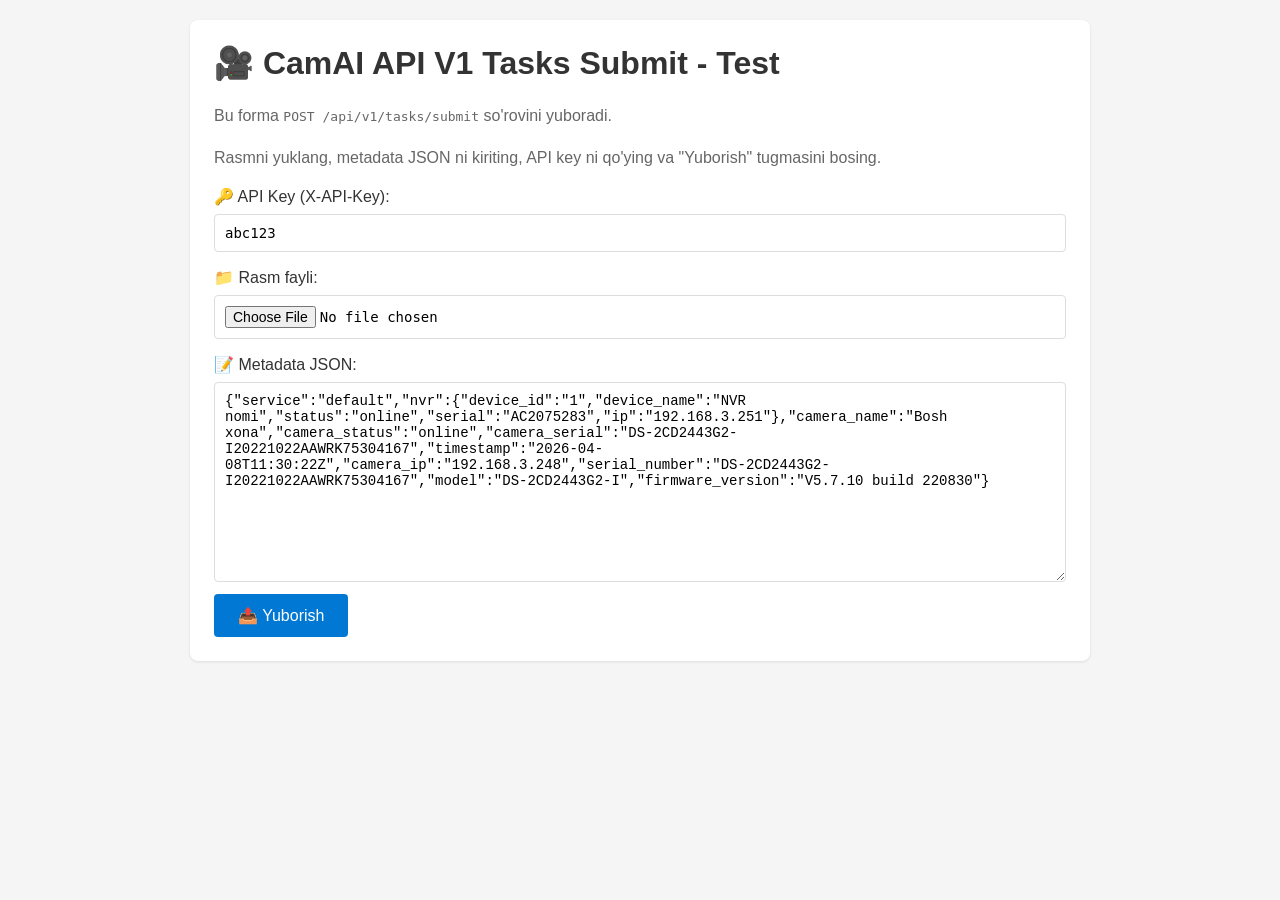
==== templates/api_submit_test_v2.html @ 40427e81 "gg" ====
<!doctype html>
<html lang="en">
<head>
  <meta charset="utf-8" />
  <meta name="viewport" content="width=device-width, initial-scale=1" />
  <title>CamAI API V1 Tasks Submit Test</title>
  <style>
    * { box-sizing: border-box; }
    body { 
      font-family: -apple-system, BlinkMacSystemFont, "Segoe UI", Roboto, sans-serif; 
      margin: 0; 
      padding: 20px; 
      background: #f5f5f5;
    }
    .container { max-width: 900px; margin: 0 auto; background: white; padding: 24px; border-radius: 8px; box-shadow: 0 1px 3px rgba(0,0,0,0.1); }
    h1 { margin-top: 0; color: #333; }
    p { color: #666; line-height: 1.6; }
    label { display: block; margin: 16px 0 8px 0; font-weight: 500; color: #333; }
    input[type="text"],
    input[type="file"],
    textarea {
      display: block;
      width: 100%;
      padding: 10px;
      margin-bottom: 12px;
      border: 1px solid #ddd;
      border-radius: 4px;
      font-family: monospace;
      font-size: 14px;
    }
    textarea {
      font-family: "Courier New", monospace;
      min-height: 200px;
      resize: vertical;
    }
    button {
      background: #0078d4;
      color: white;
      padding: 12px 24px;
      font-size: 16px;
      border: none;
      border-radius: 4px;
      cursor: pointer;
      transition: background 0.2s;
    }
    button:hover { background: #106ebe; }
    button:active { background: #0d66bf; }
    .result-box {
      margin-top: 24px;
      padding: 16px;
      border-radius: 4px;
      background: #f0f0f0;
      border: 1px solid #ddd;
      display: none;
    }
    .result-box.show { display: block; }
    .result-box h3 { margin-top: 0; color: #333; }
    .result-content {
      background: white;
      padding: 12px;
      border-radius: 4px;
      border: 1px solid #e0e0e0;
      overflow-x: auto;
      font-family: monospace;
      font-size: 13px;
      line-height: 1.5;
      white-space: pre-wrap;
      word-wrap: break-word;
    }
    .result-box.success { border-left: 4px solid #107c10; background: #f1f7f0; }
    .result-box.error { border-left: 4px solid #e81123; background: #fef7f7; }
    .result-box.loading { border-left: 4px solid #0078d4; background: #f3f8fc; }
    .info { color: #666; font-size: 13px; margin-top: 8px; }
  </style>
</head>
<body>
  <div class="container">
    <h1>🎥 CamAI API V1 Tasks Submit - Test</h1>
    <p>Bu forma <code>POST /api/v1/tasks/submit</code> so'rovini yuboradi.</p>
    <p>Rasmni yuklang, metadata JSON ni kiriting, API key ni qo'ying va "Yuborish" tugmasini bosing.</p>

    <label>🔑 API Key (X-API-Key):</label>
    <input id="apiKeyInput" type="text" value="abc123" />

    <label>📁 Rasm fayli:</label>
    <input id="fileInput" type="file" accept=".jpg,.jpeg,.png,.bmp" />

    <label>📝 Metadata JSON:</label>
    <textarea id="metadataInput">{"service":"default","nvr":{"device_id":"1","device_name":"NVR nomi","status":"online","serial":"AC2075283","ip":"192.168.3.251"},"camera_name":"Bosh xona","camera_status":"online","camera_serial":"DS-2CD2443G2-I20221022AAWRK75304167","timestamp":"2026-04-08T11:30:22Z","camera_ip":"192.168.3.248","serial_number":"DS-2CD2443G2-I20221022AAWRK75304167","model":"DS-2CD2443G2-I","firmware_version":"V5.7.10 build 220830"}</textarea>

    <button id="submitButton">📤 Yuborish</button>

    <div id="resultBox" class="result-box">
      <h3>Natija:</h3>
      <div id="resultContent" class="result-content"></div>
    </div>
  </div>

  <script>
    const submitButton = document.getElementById('submitButton');
    const resultBox = document.getElementById('resultBox');
    const resultContent = document.getElementById('resultContent');
    const fileInput = document.getElementById('fileInput');
    const metadataInput = document.getElementById('metadataInput');
    const apiKeyInput = document.getElementById('apiKeyInput');

    submitButton.addEventListener('click', async () => {
      resultBox.className = 'result-box show loading';
      resultContent.textContent = '⏳ Yuborilmoqda...';

      // Validatsiya
      if (!fileInput.files.length) {
        resultBox.className = 'result-box show error';
        resultContent.textContent = '❌ Xatolik: Rasm faylini tanlang';
        return;
      }

      const metadata = metadataInput.value.trim();
      if (!metadata) {
        resultBox.className = 'result-box show error';
        resultContent.textContent = '❌ Xatolik: Metadata JSON ni kiriting';
        return;
      }

      try {
        JSON.parse(metadata);
      } catch (err) {
        resultBox.className = 'result-box show error';
        resultContent.textContent = '❌ Xatolik: Metadata JSON noto\'g\'ri\n' + err.message;
        return;
      }

      const apiKey = apiKeyInput.value.trim();
      if (!apiKey) {
        resultBox.className = 'result-box show error';
        resultContent.textContent = '❌ Xatolik: API Key ni kiriting';
        return;
      }

      // So'rovni jo'natish
      const formData = new FormData();
      formData.append('file', fileInput.files[0]);
      formData.append('metadata', metadata);

      try {
        const res = await fetch('/api/v1/tasks/submit', {
          method: 'POST',
          headers: {
            'X-API-Key': apiKey
          },
          body: formData
        });

        const json = await res.json();

        if (!res.ok) {
          resultBox.className = 'result-box show error';
          resultContent.textContent = '❌ Xatolik (HTTP ' + res.status + '):\n' + JSON.stringify(json, null, 2);
          return;
        }

        resultBox.className = 'result-box show success';
        resultContent.textContent = JSON.stringify(json, null, 2);
      } catch (err) {
        resultBox.className = 'result-box show error';
        resultContent.textContent = '❌ So\'rov jo\'natishda xatolik:\n' + err.message;
      }
    });
  </script>
</body>
</html>
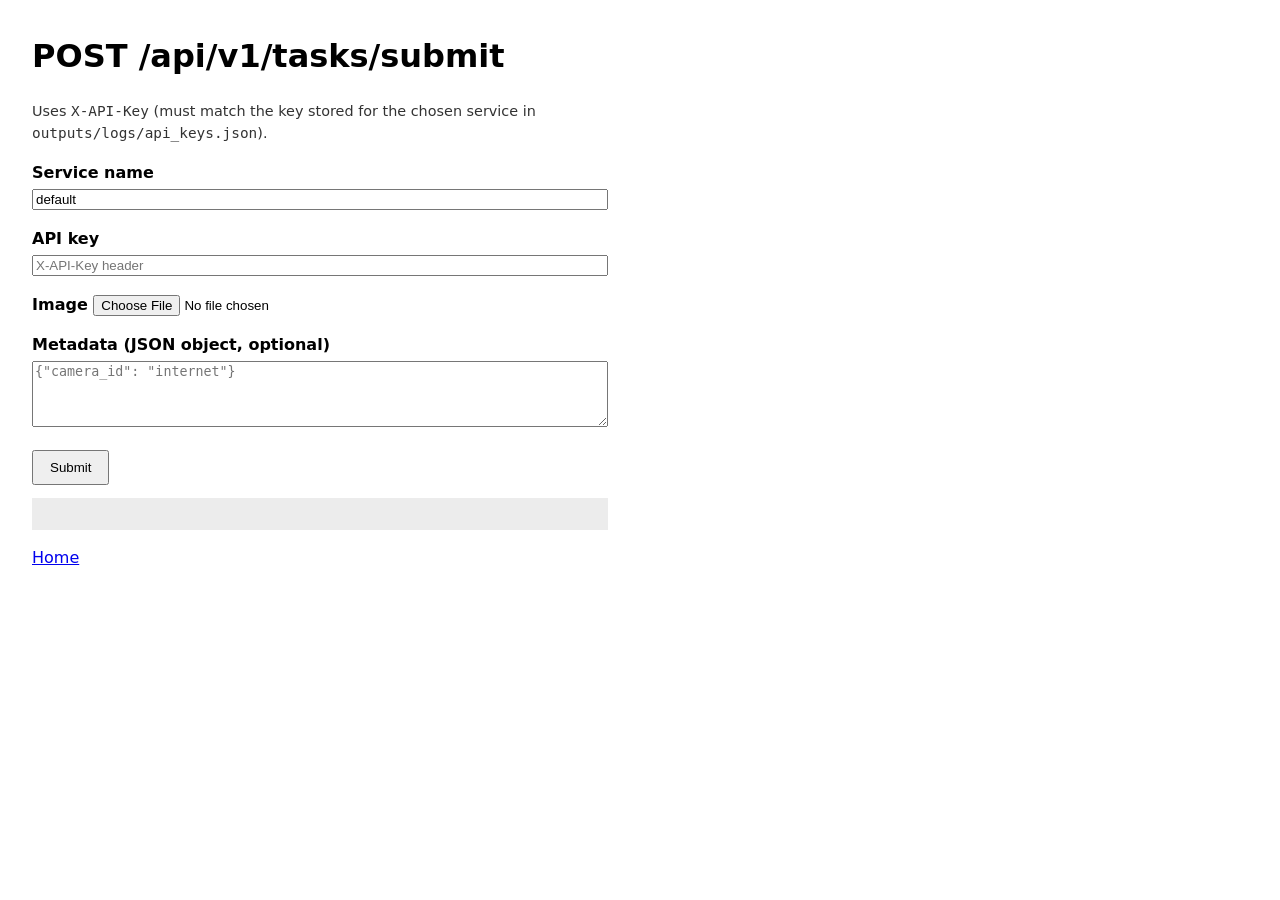
==== commit 6212626a: "gg shox bla" ====
--- a/templates/api_submit_test_v2.html
+++ b/templates/api_submit_test_v2.html
@@ -1,169 +1,56 @@
-<!doctype html>
+<!DOCTYPE html>
 <html lang="en">
 <head>
-  <meta charset="utf-8" />
-  <meta name="viewport" content="width=device-width, initial-scale=1" />
-  <title>CamAI API V1 Tasks Submit Test</title>
+  <meta charset="utf-8">
+  <meta name="viewport" content="width=device-width, initial-scale=1">
+  <title>Task submit test — CamAI</title>
   <style>
-    * { box-sizing: border-box; }
-    body { 
-      font-family: -apple-system, BlinkMacSystemFont, "Segoe UI", Roboto, sans-serif; 
-      margin: 0; 
-      padding: 20px; 
-      background: #f5f5f5;
-    }
-    .container { max-width: 900px; margin: 0 auto; background: white; padding: 24px; border-radius: 8px; box-shadow: 0 1px 3px rgba(0,0,0,0.1); }
-    h1 { margin-top: 0; color: #333; }
-    p { color: #666; line-height: 1.6; }
-    label { display: block; margin: 16px 0 8px 0; font-weight: 500; color: #333; }
-    input[type="text"],
-    input[type="file"],
-    textarea {
-      display: block;
-      width: 100%;
-      padding: 10px;
-      margin-bottom: 12px;
-      border: 1px solid #ddd;
-      border-radius: 4px;
-      font-family: monospace;
-      font-size: 14px;
-    }
-    textarea {
-      font-family: "Courier New", monospace;
-      min-height: 200px;
-      resize: vertical;
-    }
-    button {
-      background: #0078d4;
-      color: white;
-      padding: 12px 24px;
-      font-size: 16px;
-      border: none;
-      border-radius: 4px;
-      cursor: pointer;
-      transition: background 0.2s;
-    }
-    button:hover { background: #106ebe; }
-    button:active { background: #0d66bf; }
-    .result-box {
-      margin-top: 24px;
-      padding: 16px;
-      border-radius: 4px;
-      background: #f0f0f0;
-      border: 1px solid #ddd;
-      display: none;
-    }
-    .result-box.show { display: block; }
-    .result-box h3 { margin-top: 0; color: #333; }
-    .result-content {
-      background: white;
-      padding: 12px;
-      border-radius: 4px;
-      border: 1px solid #e0e0e0;
-      overflow-x: auto;
-      font-family: monospace;
-      font-size: 13px;
-      line-height: 1.5;
-      white-space: pre-wrap;
-      word-wrap: break-word;
-    }
-    .result-box.success { border-left: 4px solid #107c10; background: #f1f7f0; }
-    .result-box.error { border-left: 4px solid #e81123; background: #fef7f7; }
-    .result-box.loading { border-left: 4px solid #0078d4; background: #f3f8fc; }
-    .info { color: #666; font-size: 13px; margin-top: 8px; }
+    :root { color-scheme: light dark; font-family: system-ui, sans-serif; }
+    body { margin: 2rem; max-width: 36rem; line-height: 1.5; }
+    label { display: block; margin-top: 1rem; font-weight: 600; }
+    input[type="text"], textarea { width: 100%; box-sizing: border-box; margin-top: 0.25rem; }
+    button { margin-top: 1rem; padding: 0.5rem 1rem; }
+    pre { background: rgba(127,127,127,0.15); padding: 1rem; overflow: auto; }
+    .muted { font-size: 0.9rem; opacity: 0.8; }
   </style>
 </head>
 <body>
-  <div class="container">
-    <h1>🎥 CamAI API V1 Tasks Submit - Test</h1>
-    <p>Bu forma <code>POST /api/v1/tasks/submit</code> so'rovini yuboradi.</p>
-    <p>Rasmni yuklang, metadata JSON ni kiriting, API key ni qo'ying va "Yuborish" tugmasini bosing.</p>
-
-    <label>🔑 API Key (X-API-Key):</label>
-    <input id="apiKeyInput" type="text" value="abc123" />
-
-    <label>📁 Rasm fayli:</label>
-    <input id="fileInput" type="file" accept=".jpg,.jpeg,.png,.bmp" />
-
-    <label>📝 Metadata JSON:</label>
-    <textarea id="metadataInput">{"service":"default","nvr":{"device_id":"1","device_name":"NVR nomi","status":"online","serial":"AC2075283","ip":"192.168.3.251"},"camera_name":"Bosh xona","camera_status":"online","camera_serial":"DS-2CD2443G2-I20221022AAWRK75304167","timestamp":"2026-04-08T11:30:22Z","camera_ip":"192.168.3.248","serial_number":"DS-2CD2443G2-I20221022AAWRK75304167","model":"DS-2CD2443G2-I","firmware_version":"V5.7.10 build 220830"}</textarea>
-
-    <button id="submitButton">📤 Yuborish</button>
-
-    <div id="resultBox" class="result-box">
-      <h3>Natija:</h3>
-      <div id="resultContent" class="result-content"></div>
-    </div>
-  </div>
-
+  <h1>POST /api/v1/tasks/submit</h1>
+  <p class="muted">Uses <code>X-API-Key</code> (must match the key stored for the chosen service in <code>outputs/logs/api_keys.json</code>).</p>
+  <form id="f" enctype="multipart/form-data">
+    <label>Service name <input name="service" type="text" value="default" required></label>
+    <label>API key <input name="api_key" type="text" placeholder="X-API-Key header" autocomplete="off"></label>
+    <label>Image <input name="file" type="file" accept="image/*" required></label>
+    <label>Metadata (JSON object, optional)
+      <textarea name="metadata" rows="4" placeholder='{"camera_id": "internet"}'></textarea>
+    </label>
+    <button type="submit">Submit</button>
+  </form>
+  <pre id="out"></pre>
+  <p><a href="/">Home</a></p>
   <script>
-    const submitButton = document.getElementById('submitButton');
-    const resultBox = document.getElementById('resultBox');
-    const resultContent = document.getElementById('resultContent');
-    const fileInput = document.getElementById('fileInput');
-    const metadataInput = document.getElementById('metadataInput');
-    const apiKeyInput = document.getElementById('apiKeyInput');
-
-    submitButton.addEventListener('click', async () => {
-      resultBox.className = 'result-box show loading';
-      resultContent.textContent = '⏳ Yuborilmoqda...';
-
-      // Validatsiya
-      if (!fileInput.files.length) {
-        resultBox.className = 'result-box show error';
-        resultContent.textContent = '❌ Xatolik: Rasm faylini tanlang';
-        return;
-      }
-
-      const metadata = metadataInput.value.trim();
-      if (!metadata) {
-        resultBox.className = 'result-box show error';
-        resultContent.textContent = '❌ Xatolik: Metadata JSON ni kiriting';
-        return;
-      }
-
+    document.getElementById('f').addEventListener('submit', async (ev) => {
+      ev.preventDefault();
+      const fd = new FormData();
+      const service = ev.target.service.value.trim();
+      const key = ev.target.api_key.value.trim();
+      const file = ev.target.file.files[0];
+      const meta = ev.target.metadata.value.trim();
+      fd.append('service', service);
+      fd.append('file', file);
+      if (meta) fd.append('metadata', meta);
+      const out = document.getElementById('out');
+      out.textContent = '…';
       try {
-        JSON.parse(metadata);
-      } catch (err) {
-        resultBox.className = 'result-box show error';
-        resultContent.textContent = '❌ Xatolik: Metadata JSON noto\'g\'ri\n' + err.message;
-        return;
-      }
-
-      const apiKey = apiKeyInput.value.trim();
-      if (!apiKey) {
-        resultBox.className = 'result-box show error';
-        resultContent.textContent = '❌ Xatolik: API Key ni kiriting';
-        return;
-      }
-
-      // So'rovni jo'natish
-      const formData = new FormData();
-      formData.append('file', fileInput.files[0]);
-      formData.append('metadata', metadata);
-
-      try {
-        const res = await fetch('/api/v1/tasks/submit', {
+        const r = await fetch('/api/v1/tasks/submit', {
           method: 'POST',
-          headers: {
-            'X-API-Key': apiKey
-          },
-          body: formData
+          headers: key ? { 'X-API-Key': key } : {},
+          body: fd,
         });
-
-        const json = await res.json();
-
-        if (!res.ok) {
-          resultBox.className = 'result-box show error';
-          resultContent.textContent = '❌ Xatolik (HTTP ' + res.status + '):\n' + JSON.stringify(json, null, 2);
-          return;
-        }
-
-        resultBox.className = 'result-box show success';
-        resultContent.textContent = JSON.stringify(json, null, 2);
-      } catch (err) {
-        resultBox.className = 'result-box show error';
-        resultContent.textContent = '❌ So\'rov jo\'natishda xatolik:\n' + err.message;
+        const text = await r.text();
+        out.textContent = r.status + ' ' + r.statusText + '\n' + text;
+      } catch (e) {
+        out.textContent = String(e);
       }
     });
   </script>
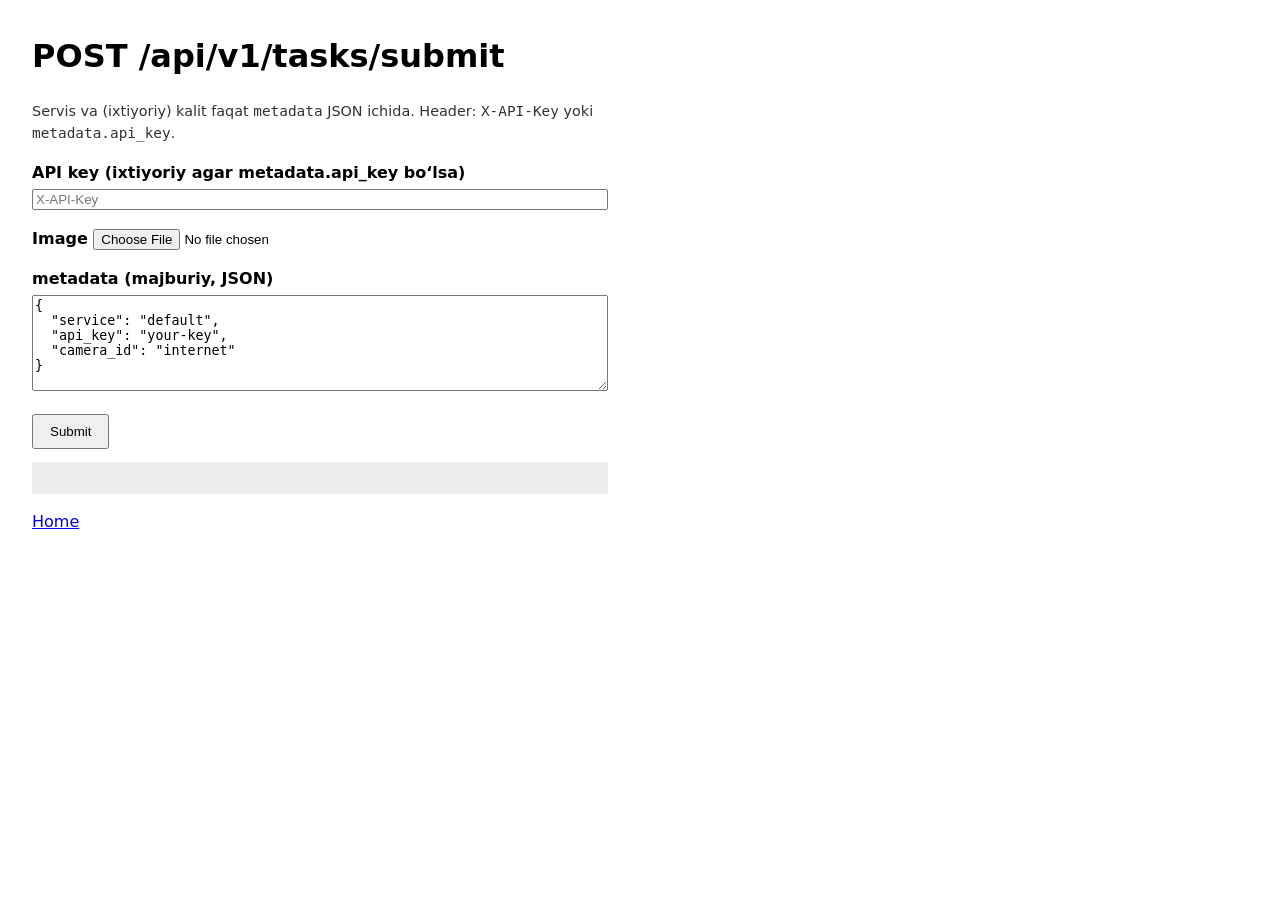
==== commit 8d2475f7: "gg" ====
--- a/templates/api_submit_test_v2.html
+++ b/templates/api_submit_test_v2.html
@@ -16,13 +16,16 @@
 </head>
 <body>
   <h1>POST /api/v1/tasks/submit</h1>
-  <p class="muted">Uses <code>X-API-Key</code> (must match the key stored for the chosen service in <code>outputs/logs/api_keys.json</code>).</p>
+  <p class="muted">Servis va (ixtiyoriy) kalit faqat <code>metadata</code> JSON ichida. Header: <code>X-API-Key</code> yoki <code>metadata.api_key</code>.</p>
   <form id="f" enctype="multipart/form-data">
-    <label>Service name <input name="service" type="text" value="default" required></label>
-    <label>API key <input name="api_key" type="text" placeholder="X-API-Key header" autocomplete="off"></label>
+    <label>API key (ixtiyoriy agar metadata.api_key bo‘lsa) <input name="api_key_header" type="text" placeholder="X-API-Key" autocomplete="off"></label>
     <label>Image <input name="file" type="file" accept="image/*" required></label>
-    <label>Metadata (JSON object, optional)
-      <textarea name="metadata" rows="4" placeholder='{"camera_id": "internet"}'></textarea>
+    <label>metadata (majburiy, JSON)
+      <textarea name="metadata" rows="6" required>{
+  "service": "default",
+  "api_key": "your-key",
+  "camera_id": "internet"
+}</textarea>
     </label>
     <button type="submit">Submit</button>
   </form>
@@ -32,13 +35,18 @@
     document.getElementById('f').addEventListener('submit', async (ev) => {
       ev.preventDefault();
       const fd = new FormData();
-      const service = ev.target.service.value.trim();
-      const key = ev.target.api_key.value.trim();
+      const key = ev.target.api_key_header.value.trim();
       const file = ev.target.file.files[0];
-      const meta = ev.target.metadata.value.trim();
-      fd.append('service', service);
+      let meta = ev.target.metadata.value.trim();
+      try {
+        const o = JSON.parse(meta);
+        meta = JSON.stringify(o);
+      } catch (e) {
+        document.getElementById('out').textContent = 'metadata JSON xato: ' + e;
+        return;
+      }
       fd.append('file', file);
-      if (meta) fd.append('metadata', meta);
+      fd.append('metadata', meta);
       const out = document.getElementById('out');
       out.textContent = '…';
       try {
